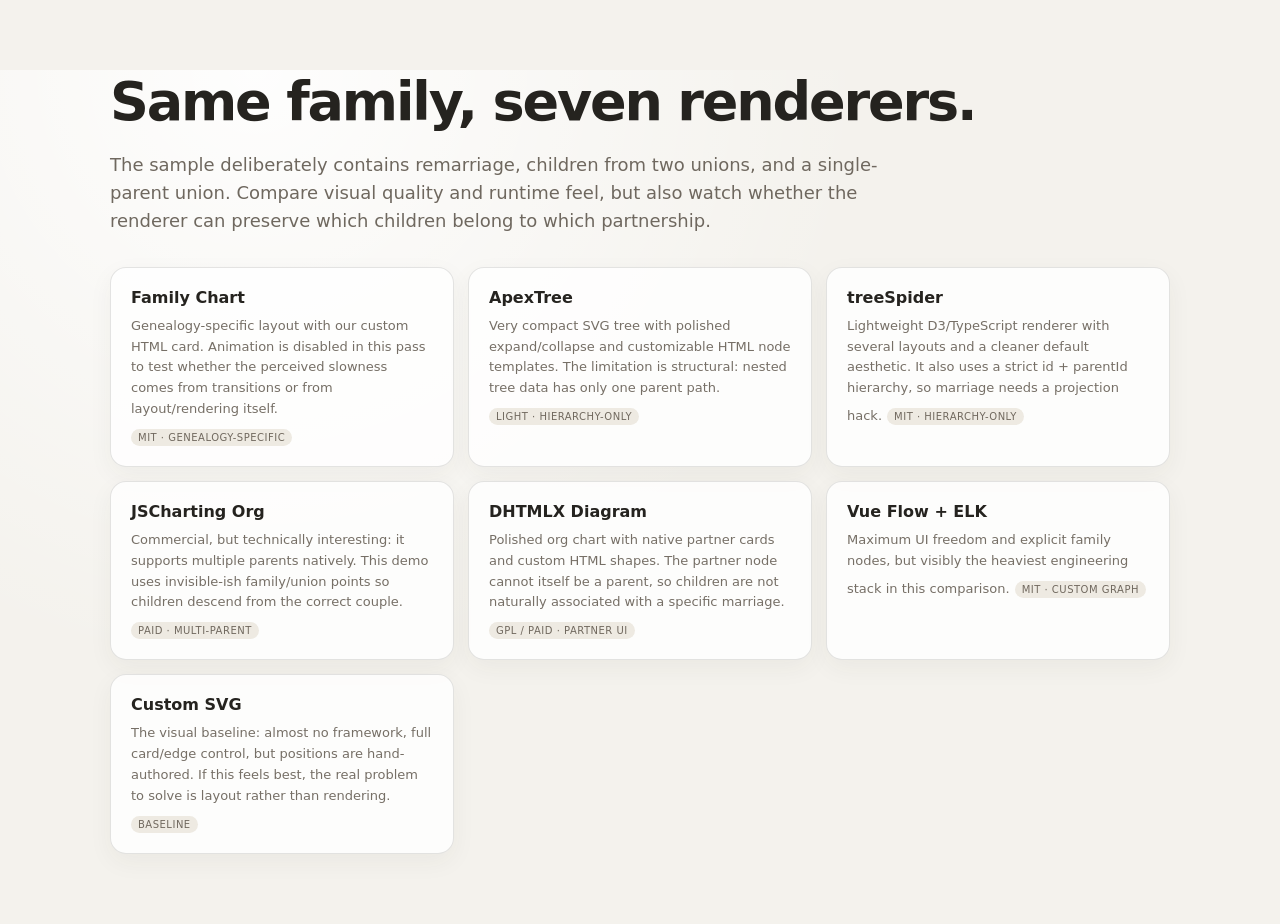
==== demos/index.html @ aa702569 "Expand tree visualization demo index" ====
<!doctype html>
<html lang="en">
<head>
  <meta charset="utf-8">
  <meta name="viewport" content="width=device-width, initial-scale=1">
  <title>Genealogy tree demos</title>
  <link rel="stylesheet" href="./demo.css">
  <style>
    .home { max-width: 1100px; margin: 70px auto; padding: 0 20px; }
    h1 { font-size: clamp(30px, 5vw, 54px); letter-spacing: -.04em; margin-bottom: 12px; }
    .lead { color: #6f685f; font-size: 18px; line-height: 1.55; max-width: 780px; }
    .grid { display: grid; grid-template-columns: repeat(auto-fit,minmax(260px,1fr)); gap: 14px; margin-top: 32px; }
    .choice { display: block; padding: 20px; border: 1px solid rgba(37,35,31,.12); border-radius: 16px; background: rgba(255,255,255,.8); color: inherit; text-decoration: none; box-shadow: 0 8px 24px rgba(59,51,42,.05); }
    .choice:hover { transform: translateY(-1px); box-shadow: 0 12px 30px rgba(59,51,42,.09); }
    .choice strong { display:block; margin-bottom:8px; font-size:16px; }
    .choice span { color:#766f66; font-size:13px; line-height:1.45; }
    .tag { display:inline-block; margin-top:10px; padding:3px 7px; border-radius:999px; background:#eeeae2; color:#70685e; font-size:10px; text-transform:uppercase; letter-spacing:.05em; }
  </style>
</head>
<body>
  <div class="home">
    <h1>Same family, seven renderers.</h1>
    <p class="lead">The sample deliberately contains remarriage, children from two unions, and a single-parent union. Compare visual quality and runtime feel, but also watch whether the renderer can preserve which children belong to which partnership.</p>
    <div class="grid">
      <a class="choice" href="./family-chart.html">
        <strong>Family Chart</strong>
        <span>Genealogy-specific layout with our custom HTML card. Animation is disabled in this pass to test whether the perceived slowness comes from transitions or from layout/rendering itself.</span>
        <small class="tag">MIT · genealogy-specific</small>
      </a>
      <a class="choice" href="./apextree.html">
        <strong>ApexTree</strong>
        <span>Very compact SVG tree with polished expand/collapse and customizable HTML node templates. The limitation is structural: nested tree data has only one parent path.</span>
        <small class="tag">light · hierarchy-only</small>
      </a>
      <a class="choice" href="./tree-spider.html">
        <strong>treeSpider</strong>
        <span>Lightweight D3/TypeScript renderer with several layouts and a cleaner default aesthetic. It also uses a strict id + parentId hierarchy, so marriage needs a projection hack.</span>
        <small class="tag">MIT · hierarchy-only</small>
      </a>
      <a class="choice" href="./jscharting.html">
        <strong>JSCharting Org</strong>
        <span>Commercial, but technically interesting: it supports multiple parents natively. This demo uses invisible-ish family/union points so children descend from the correct couple.</span>
        <small class="tag">paid · multi-parent</small>
      </a>
      <a class="choice" href="./dhtmlx.html">
        <strong>DHTMLX Diagram</strong>
        <span>Polished org chart with native partner cards and custom HTML shapes. The partner node cannot itself be a parent, so children are not naturally associated with a specific marriage.</span>
        <small class="tag">GPL / paid · partner UI</small>
      </a>
      <a class="choice" href="./vue-flow-elk.html">
        <strong>Vue Flow + ELK</strong>
        <span>Maximum UI freedom and explicit family nodes, but visibly the heaviest engineering stack in this comparison.</span>
        <small class="tag">MIT · custom graph</small>
      </a>
      <a class="choice" href="./custom-svg.html">
        <strong>Custom SVG</strong>
        <span>The visual baseline: almost no framework, full card/edge control, but positions are hand-authored. If this feels best, the real problem to solve is layout rather than rendering.</span>
        <small class="tag">baseline</small>
      </a>
    </div>
  </div>
</body>
</html>
---- demos/demo.css ----
:root {
  color-scheme: light;
  font-family: Inter, ui-sans-serif, system-ui, -apple-system, BlinkMacSystemFont, "Segoe UI", sans-serif;
  background: #f4f2ed;
  color: #25231f;
}
* { box-sizing: border-box; }
html, body { margin: 0; min-height: 100%; }
body {
  background:
    radial-gradient(circle at 20% 0%, rgba(255,255,255,.9), transparent 38rem),
    #f4f2ed;
}
header {
  display: flex;
  gap: 18px;
  align-items: center;
  padding: 16px 22px;
  border-bottom: 1px solid rgba(37,35,31,.12);
  background: rgba(250,249,246,.9);
  backdrop-filter: blur(10px);
  position: sticky;
  top: 0;
  z-index: 20;
}
header strong { font-size: 15px; }
header nav { display: flex; gap: 10px; flex-wrap: wrap; }
header a {
  color: #5f5a51;
  text-decoration: none;
  font-size: 13px;
  padding: 6px 9px;
  border-radius: 8px;
}
header a:hover, header a.active { background: #e9e5dc; color: #24211d; }
main { padding: 18px; }
.demo-note {
  max-width: 920px;
  margin: 0 auto 14px;
  color: #666057;
  font-size: 13px;
  line-height: 1.5;
}
.canvas-shell {
  height: calc(100vh - 122px);
  min-height: 620px;
  border: 1px solid rgba(37,35,31,.12);
  border-radius: 16px;
  overflow: hidden;
  background:
    radial-gradient(circle, rgba(55,51,45,.09) 1px, transparent 1px) 0 0/18px 18px,
    #fbfaf7;
  box-shadow: 0 14px 40px rgba(59,51,42,.08);
}
.person-card {
  width: 184px;
  min-height: 72px;
  display: grid;
  grid-template-columns: 44px 1fr;
  gap: 11px;
  align-items: center;
  padding: 11px 12px;
  border-radius: 14px;
  border: 1px solid rgba(49,45,39,.13);
  background: rgba(255,255,255,.97);
  box-shadow: 0 4px 14px rgba(48,42,34,.09);
  text-align: left;
}
.person-card .avatar {
  width: 44px;
  height: 44px;
  display: grid;
  place-items: center;
  border-radius: 50%;
  background: #eeebe4;
  color: #59534a;
  font-size: 12px;
  font-weight: 700;
  letter-spacing: .02em;
}
.person-card .name {
  font-size: 14px;
  line-height: 1.25;
  font-weight: 650;
  color: #26231f;
}
.person-card .years {
  margin-top: 4px;
  font-size: 12px;
  color: #827b71;
}
.union-dot {
  width: 14px;
  height: 14px;
  border: 2px solid #8d8579;
  background: #fbfaf7;
  border-radius: 50%;
}
.union-label {
  position: absolute;
  top: 18px;
  left: 50%;
  transform: translateX(-50%);
  white-space: nowrap;
  color: #8b8378;
  font-size: 10px;
}
.toolbar {
  position: absolute;
  right: 18px;
  bottom: 18px;
  z-index: 10;
  display: flex;
  gap: 7px;
}
.toolbar button {
  border: 1px solid rgba(49,45,39,.16);
  background: rgba(255,255,255,.94);
  border-radius: 9px;
  padding: 7px 10px;
  cursor: pointer;
}
@media (max-width: 700px) {
  main { padding: 10px; }
  header { padding: 12px; }
  .canvas-shell { height: calc(100vh - 135px); min-height: 520px; }
}
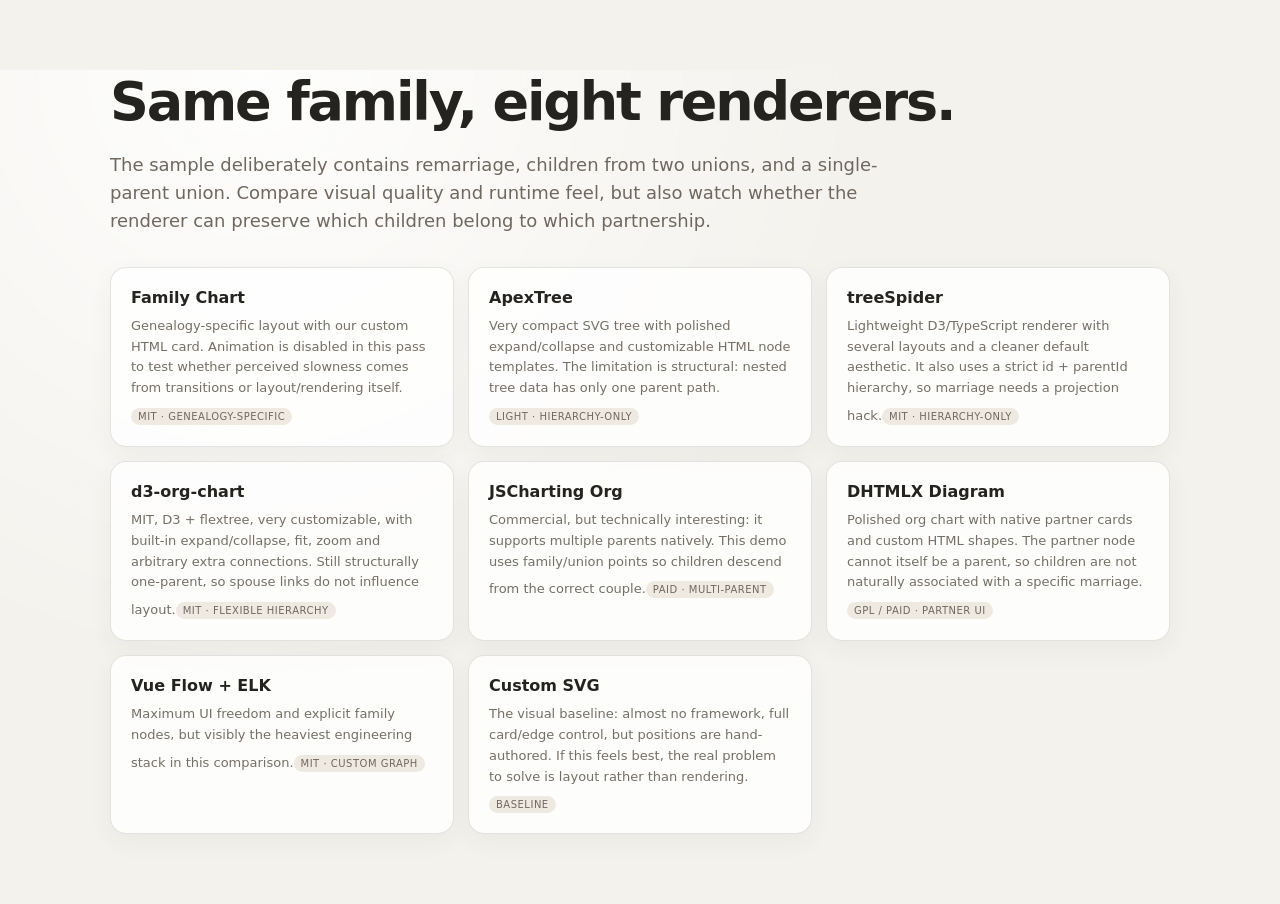
==== commit dcd27e71: "Add d3-org-chart to visualization index" ====
--- a/demos/index.html
+++ b/demos/index.html
@@ -19,44 +19,17 @@
 </head>
 <body>
   <div class="home">
-    <h1>Same family, seven renderers.</h1>
+    <h1>Same family, eight renderers.</h1>
     <p class="lead">The sample deliberately contains remarriage, children from two unions, and a single-parent union. Compare visual quality and runtime feel, but also watch whether the renderer can preserve which children belong to which partnership.</p>
     <div class="grid">
-      <a class="choice" href="./family-chart.html">
-        <strong>Family Chart</strong>
-        <span>Genealogy-specific layout with our custom HTML card. Animation is disabled in this pass to test whether the perceived slowness comes from transitions or from layout/rendering itself.</span>
-        <small class="tag">MIT · genealogy-specific</small>
-      </a>
-      <a class="choice" href="./apextree.html">
-        <strong>ApexTree</strong>
-        <span>Very compact SVG tree with polished expand/collapse and customizable HTML node templates. The limitation is structural: nested tree data has only one parent path.</span>
-        <small class="tag">light · hierarchy-only</small>
-      </a>
-      <a class="choice" href="./tree-spider.html">
-        <strong>treeSpider</strong>
-        <span>Lightweight D3/TypeScript renderer with several layouts and a cleaner default aesthetic. It also uses a strict id + parentId hierarchy, so marriage needs a projection hack.</span>
-        <small class="tag">MIT · hierarchy-only</small>
-      </a>
-      <a class="choice" href="./jscharting.html">
-        <strong>JSCharting Org</strong>
-        <span>Commercial, but technically interesting: it supports multiple parents natively. This demo uses invisible-ish family/union points so children descend from the correct couple.</span>
-        <small class="tag">paid · multi-parent</small>
-      </a>
-      <a class="choice" href="./dhtmlx.html">
-        <strong>DHTMLX Diagram</strong>
-        <span>Polished org chart with native partner cards and custom HTML shapes. The partner node cannot itself be a parent, so children are not naturally associated with a specific marriage.</span>
-        <small class="tag">GPL / paid · partner UI</small>
-      </a>
-      <a class="choice" href="./vue-flow-elk.html">
-        <strong>Vue Flow + ELK</strong>
-        <span>Maximum UI freedom and explicit family nodes, but visibly the heaviest engineering stack in this comparison.</span>
-        <small class="tag">MIT · custom graph</small>
-      </a>
-      <a class="choice" href="./custom-svg.html">
-        <strong>Custom SVG</strong>
-        <span>The visual baseline: almost no framework, full card/edge control, but positions are hand-authored. If this feels best, the real problem to solve is layout rather than rendering.</span>
-        <small class="tag">baseline</small>
-      </a>
+      <a class="choice" href="./family-chart.html"><strong>Family Chart</strong><span>Genealogy-specific layout with our custom HTML card. Animation is disabled in this pass to test whether perceived slowness comes from transitions or layout/rendering itself.</span><small class="tag">MIT · genealogy-specific</small></a>
+      <a class="choice" href="./apextree.html"><strong>ApexTree</strong><span>Very compact SVG tree with polished expand/collapse and customizable HTML node templates. The limitation is structural: nested tree data has only one parent path.</span><small class="tag">light · hierarchy-only</small></a>
+      <a class="choice" href="./tree-spider.html"><strong>treeSpider</strong><span>Lightweight D3/TypeScript renderer with several layouts and a cleaner default aesthetic. It also uses a strict id + parentId hierarchy, so marriage needs a projection hack.</span><small class="tag">MIT · hierarchy-only</small></a>
+      <a class="choice" href="./d3-org-chart.html"><strong>d3-org-chart</strong><span>MIT, D3 + flextree, very customizable, with built-in expand/collapse, fit, zoom and arbitrary extra connections. Still structurally one-parent, so spouse links do not influence layout.</span><small class="tag">MIT · flexible hierarchy</small></a>
+      <a class="choice" href="./jscharting.html"><strong>JSCharting Org</strong><span>Commercial, but technically interesting: it supports multiple parents natively. This demo uses family/union points so children descend from the correct couple.</span><small class="tag">paid · multi-parent</small></a>
+      <a class="choice" href="./dhtmlx.html"><strong>DHTMLX Diagram</strong><span>Polished org chart with native partner cards and custom HTML shapes. The partner node cannot itself be a parent, so children are not naturally associated with a specific marriage.</span><small class="tag">GPL / paid · partner UI</small></a>
+      <a class="choice" href="./vue-flow-elk.html"><strong>Vue Flow + ELK</strong><span>Maximum UI freedom and explicit family nodes, but visibly the heaviest engineering stack in this comparison.</span><small class="tag">MIT · custom graph</small></a>
+      <a class="choice" href="./custom-svg.html"><strong>Custom SVG</strong><span>The visual baseline: almost no framework, full card/edge control, but positions are hand-authored. If this feels best, the real problem to solve is layout rather than rendering.</span><small class="tag">baseline</small></a>
     </div>
   </div>
 </body>
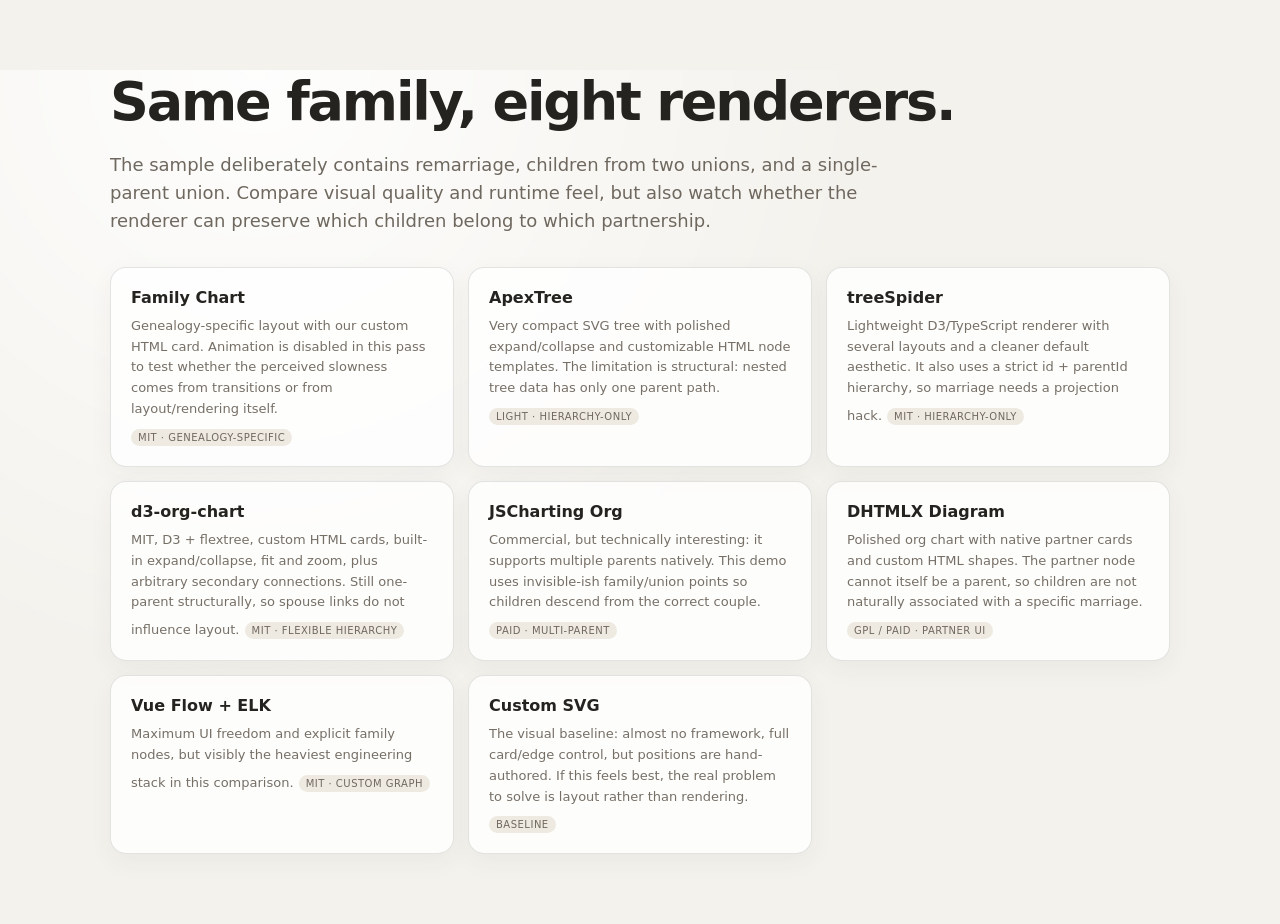
==== commit e54dd56b: "Add d3-org-chart to visualization index" ====
--- a/demos/index.html
+++ b/demos/index.html
@@ -22,14 +22,46 @@
     <h1>Same family, eight renderers.</h1>
     <p class="lead">The sample deliberately contains remarriage, children from two unions, and a single-parent union. Compare visual quality and runtime feel, but also watch whether the renderer can preserve which children belong to which partnership.</p>
     <div class="grid">
-      <a class="choice" href="./family-chart.html"><strong>Family Chart</strong><span>Genealogy-specific layout with our custom HTML card. Animation is disabled in this pass to test whether perceived slowness comes from transitions or layout/rendering itself.</span><small class="tag">MIT · genealogy-specific</small></a>
-      <a class="choice" href="./apextree.html"><strong>ApexTree</strong><span>Very compact SVG tree with polished expand/collapse and customizable HTML node templates. The limitation is structural: nested tree data has only one parent path.</span><small class="tag">light · hierarchy-only</small></a>
-      <a class="choice" href="./tree-spider.html"><strong>treeSpider</strong><span>Lightweight D3/TypeScript renderer with several layouts and a cleaner default aesthetic. It also uses a strict id + parentId hierarchy, so marriage needs a projection hack.</span><small class="tag">MIT · hierarchy-only</small></a>
-      <a class="choice" href="./d3-org-chart.html"><strong>d3-org-chart</strong><span>MIT, D3 + flextree, very customizable, with built-in expand/collapse, fit, zoom and arbitrary extra connections. Still structurally one-parent, so spouse links do not influence layout.</span><small class="tag">MIT · flexible hierarchy</small></a>
-      <a class="choice" href="./jscharting.html"><strong>JSCharting Org</strong><span>Commercial, but technically interesting: it supports multiple parents natively. This demo uses family/union points so children descend from the correct couple.</span><small class="tag">paid · multi-parent</small></a>
-      <a class="choice" href="./dhtmlx.html"><strong>DHTMLX Diagram</strong><span>Polished org chart with native partner cards and custom HTML shapes. The partner node cannot itself be a parent, so children are not naturally associated with a specific marriage.</span><small class="tag">GPL / paid · partner UI</small></a>
-      <a class="choice" href="./vue-flow-elk.html"><strong>Vue Flow + ELK</strong><span>Maximum UI freedom and explicit family nodes, but visibly the heaviest engineering stack in this comparison.</span><small class="tag">MIT · custom graph</small></a>
-      <a class="choice" href="./custom-svg.html"><strong>Custom SVG</strong><span>The visual baseline: almost no framework, full card/edge control, but positions are hand-authored. If this feels best, the real problem to solve is layout rather than rendering.</span><small class="tag">baseline</small></a>
+      <a class="choice" href="./family-chart.html">
+        <strong>Family Chart</strong>
+        <span>Genealogy-specific layout with our custom HTML card. Animation is disabled in this pass to test whether the perceived slowness comes from transitions or from layout/rendering itself.</span>
+        <small class="tag">MIT · genealogy-specific</small>
+      </a>
+      <a class="choice" href="./apextree.html">
+        <strong>ApexTree</strong>
+        <span>Very compact SVG tree with polished expand/collapse and customizable HTML node templates. The limitation is structural: nested tree data has only one parent path.</span>
+        <small class="tag">light · hierarchy-only</small>
+      </a>
+      <a class="choice" href="./tree-spider.html">
+        <strong>treeSpider</strong>
+        <span>Lightweight D3/TypeScript renderer with several layouts and a cleaner default aesthetic. It also uses a strict id + parentId hierarchy, so marriage needs a projection hack.</span>
+        <small class="tag">MIT · hierarchy-only</small>
+      </a>
+      <a class="choice" href="./d3-org-chart.html">
+        <strong>d3-org-chart</strong>
+        <span>MIT, D3 + flextree, custom HTML cards, built-in expand/collapse, fit and zoom, plus arbitrary secondary connections. Still one-parent structurally, so spouse links do not influence layout.</span>
+        <small class="tag">MIT · flexible hierarchy</small>
+      </a>
+      <a class="choice" href="./jscharting.html">
+        <strong>JSCharting Org</strong>
+        <span>Commercial, but technically interesting: it supports multiple parents natively. This demo uses invisible-ish family/union points so children descend from the correct couple.</span>
+        <small class="tag">paid · multi-parent</small>
+      </a>
+      <a class="choice" href="./dhtmlx.html">
+        <strong>DHTMLX Diagram</strong>
+        <span>Polished org chart with native partner cards and custom HTML shapes. The partner node cannot itself be a parent, so children are not naturally associated with a specific marriage.</span>
+        <small class="tag">GPL / paid · partner UI</small>
+      </a>
+      <a class="choice" href="./vue-flow-elk.html">
+        <strong>Vue Flow + ELK</strong>
+        <span>Maximum UI freedom and explicit family nodes, but visibly the heaviest engineering stack in this comparison.</span>
+        <small class="tag">MIT · custom graph</small>
+      </a>
+      <a class="choice" href="./custom-svg.html">
+        <strong>Custom SVG</strong>
+        <span>The visual baseline: almost no framework, full card/edge control, but positions are hand-authored. If this feels best, the real problem to solve is layout rather than rendering.</span>
+        <small class="tag">baseline</small>
+      </a>
     </div>
   </div>
 </body>
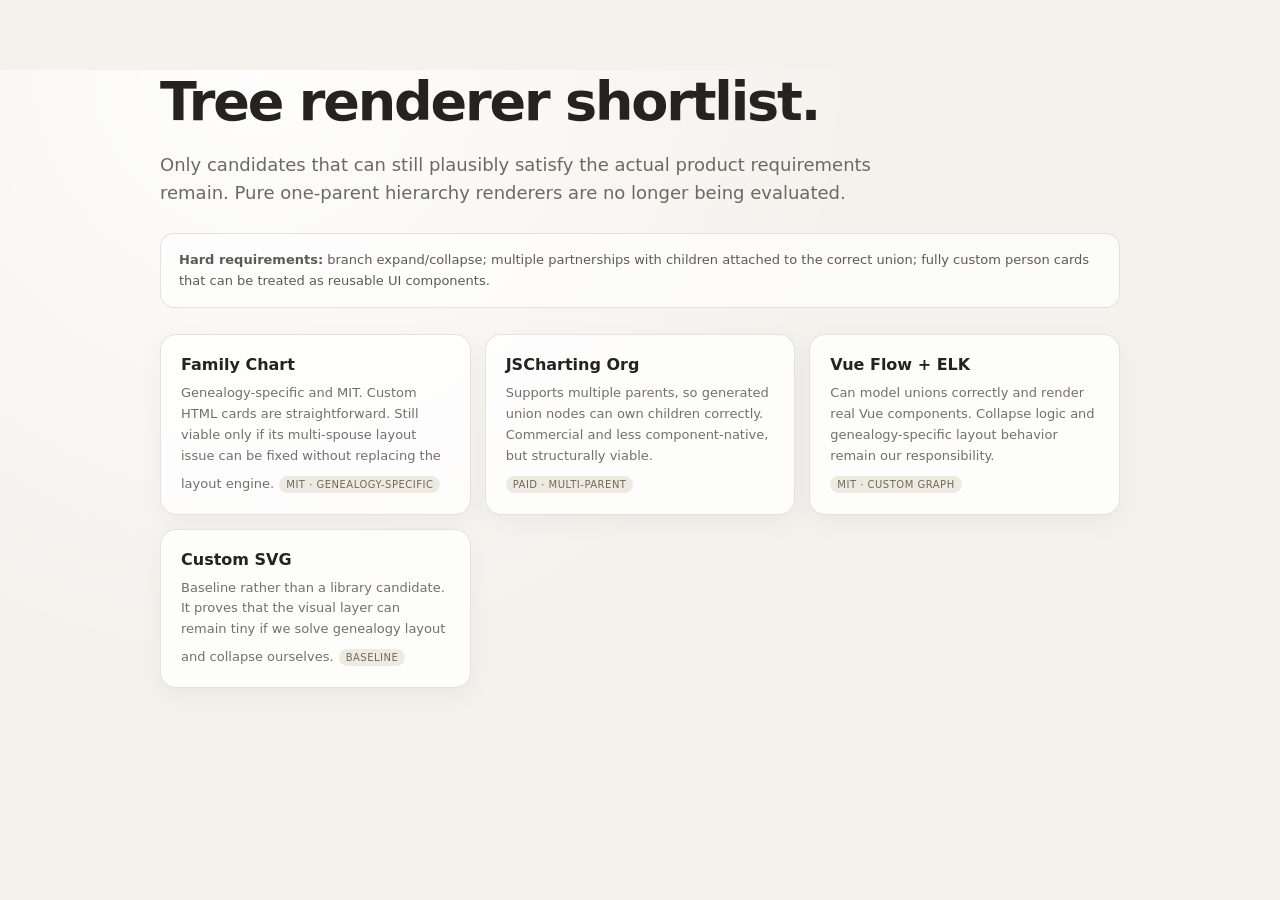
==== commit 3bc801be: "Narrow tree demo shortlist to viable candidates" ====
--- a/demos/index.html
+++ b/demos/index.html
@@ -6,10 +6,11 @@
   <title>Genealogy tree demos</title>
   <link rel="stylesheet" href="./demo.css">
   <style>
-    .home { max-width: 1100px; margin: 70px auto; padding: 0 20px; }
+    .home { max-width: 1000px; margin: 70px auto; padding: 0 20px; }
     h1 { font-size: clamp(30px, 5vw, 54px); letter-spacing: -.04em; margin-bottom: 12px; }
     .lead { color: #6f685f; font-size: 18px; line-height: 1.55; max-width: 780px; }
-    .grid { display: grid; grid-template-columns: repeat(auto-fit,minmax(260px,1fr)); gap: 14px; margin-top: 32px; }
+    .requirements { margin: 26px 0 0; padding: 16px 18px; border: 1px solid rgba(37,35,31,.12); border-radius: 14px; background: rgba(255,255,255,.65); color:#5f5a51; font-size:13px; line-height:1.6; }
+    .grid { display: grid; grid-template-columns: repeat(auto-fit,minmax(260px,1fr)); gap: 14px; margin-top: 26px; }
     .choice { display: block; padding: 20px; border: 1px solid rgba(37,35,31,.12); border-radius: 16px; background: rgba(255,255,255,.8); color: inherit; text-decoration: none; box-shadow: 0 8px 24px rgba(59,51,42,.05); }
     .choice:hover { transform: translateY(-1px); box-shadow: 0 12px 30px rgba(59,51,42,.09); }
     .choice strong { display:block; margin-bottom:8px; font-size:16px; }
@@ -19,47 +20,30 @@
 </head>
 <body>
   <div class="home">
-    <h1>Same family, eight renderers.</h1>
-    <p class="lead">The sample deliberately contains remarriage, children from two unions, and a single-parent union. Compare visual quality and runtime feel, but also watch whether the renderer can preserve which children belong to which partnership.</p>
+    <h1>Tree renderer shortlist.</h1>
+    <p class="lead">Only candidates that can still plausibly satisfy the actual product requirements remain. Pure one-parent hierarchy renderers are no longer being evaluated.</p>
+    <div class="requirements">
+      <strong>Hard requirements:</strong> branch expand/collapse; multiple partnerships with children attached to the correct union; fully custom person cards that can be treated as reusable UI components.
+    </div>
     <div class="grid">
       <a class="choice" href="./family-chart.html">
         <strong>Family Chart</strong>
-        <span>Genealogy-specific layout with our custom HTML card. Animation is disabled in this pass to test whether the perceived slowness comes from transitions or from layout/rendering itself.</span>
+        <span>Genealogy-specific and MIT. Custom HTML cards are straightforward. Still viable only if its multi-spouse layout issue can be fixed without replacing the layout engine.</span>
         <small class="tag">MIT · genealogy-specific</small>
-      </a>
-      <a class="choice" href="./apextree.html">
-        <strong>ApexTree</strong>
-        <span>Very compact SVG tree with polished expand/collapse and customizable HTML node templates. The limitation is structural: nested tree data has only one parent path.</span>
-        <small class="tag">light · hierarchy-only</small>
-      </a>
-      <a class="choice" href="./tree-spider.html">
-        <strong>treeSpider</strong>
-        <span>Lightweight D3/TypeScript renderer with several layouts and a cleaner default aesthetic. It also uses a strict id + parentId hierarchy, so marriage needs a projection hack.</span>
-        <small class="tag">MIT · hierarchy-only</small>
-      </a>
-      <a class="choice" href="./d3-org-chart.html">
-        <strong>d3-org-chart</strong>
-        <span>MIT, D3 + flextree, custom HTML cards, built-in expand/collapse, fit and zoom, plus arbitrary secondary connections. Still one-parent structurally, so spouse links do not influence layout.</span>
-        <small class="tag">MIT · flexible hierarchy</small>
       </a>
       <a class="choice" href="./jscharting.html">
         <strong>JSCharting Org</strong>
-        <span>Commercial, but technically interesting: it supports multiple parents natively. This demo uses invisible-ish family/union points so children descend from the correct couple.</span>
+        <span>Supports multiple parents, so generated union nodes can own children correctly. Commercial and less component-native, but structurally viable.</span>
         <small class="tag">paid · multi-parent</small>
-      </a>
-      <a class="choice" href="./dhtmlx.html">
-        <strong>DHTMLX Diagram</strong>
-        <span>Polished org chart with native partner cards and custom HTML shapes. The partner node cannot itself be a parent, so children are not naturally associated with a specific marriage.</span>
-        <small class="tag">GPL / paid · partner UI</small>
       </a>
       <a class="choice" href="./vue-flow-elk.html">
         <strong>Vue Flow + ELK</strong>
-        <span>Maximum UI freedom and explicit family nodes, but visibly the heaviest engineering stack in this comparison.</span>
+        <span>Can model unions correctly and render real Vue components. Collapse logic and genealogy-specific layout behavior remain our responsibility.</span>
         <small class="tag">MIT · custom graph</small>
       </a>
       <a class="choice" href="./custom-svg.html">
         <strong>Custom SVG</strong>
-        <span>The visual baseline: almost no framework, full card/edge control, but positions are hand-authored. If this feels best, the real problem to solve is layout rather than rendering.</span>
+        <span>Baseline rather than a library candidate. It proves that the visual layer can remain tiny if we solve genealogy layout and collapse ourselves.</span>
         <small class="tag">baseline</small>
       </a>
     </div>
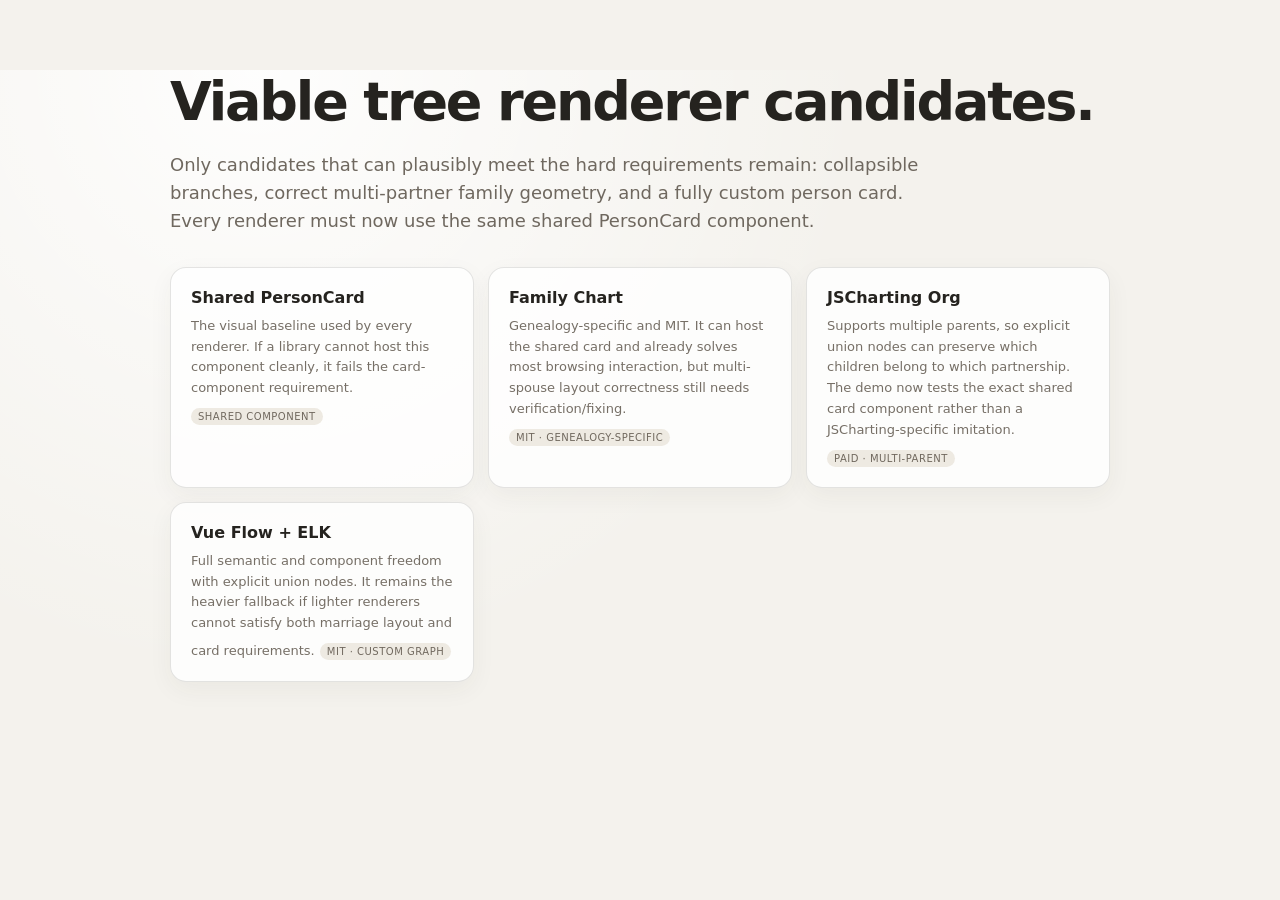
==== commit 1a019b6d: "Refocus visualization demos on viable renderer candidates" ====
--- a/demos/index.html
+++ b/demos/index.html
@@ -6,11 +6,10 @@
   <title>Genealogy tree demos</title>
   <link rel="stylesheet" href="./demo.css">
   <style>
-    .home { max-width: 1000px; margin: 70px auto; padding: 0 20px; }
+    .home { max-width: 980px; margin: 70px auto; padding: 0 20px; }
     h1 { font-size: clamp(30px, 5vw, 54px); letter-spacing: -.04em; margin-bottom: 12px; }
-    .lead { color: #6f685f; font-size: 18px; line-height: 1.55; max-width: 780px; }
-    .requirements { margin: 26px 0 0; padding: 16px 18px; border: 1px solid rgba(37,35,31,.12); border-radius: 14px; background: rgba(255,255,255,.65); color:#5f5a51; font-size:13px; line-height:1.6; }
-    .grid { display: grid; grid-template-columns: repeat(auto-fit,minmax(260px,1fr)); gap: 14px; margin-top: 26px; }
+    .lead { color: #6f685f; font-size: 18px; line-height: 1.55; max-width: 760px; }
+    .grid { display: grid; grid-template-columns: repeat(auto-fit,minmax(260px,1fr)); gap: 14px; margin-top: 32px; }
     .choice { display: block; padding: 20px; border: 1px solid rgba(37,35,31,.12); border-radius: 16px; background: rgba(255,255,255,.8); color: inherit; text-decoration: none; box-shadow: 0 8px 24px rgba(59,51,42,.05); }
     .choice:hover { transform: translateY(-1px); box-shadow: 0 12px 30px rgba(59,51,42,.09); }
     .choice strong { display:block; margin-bottom:8px; font-size:16px; }
@@ -20,31 +19,28 @@
 </head>
 <body>
   <div class="home">
-    <h1>Tree renderer shortlist.</h1>
-    <p class="lead">Only candidates that can still plausibly satisfy the actual product requirements remain. Pure one-parent hierarchy renderers are no longer being evaluated.</p>
-    <div class="requirements">
-      <strong>Hard requirements:</strong> branch expand/collapse; multiple partnerships with children attached to the correct union; fully custom person cards that can be treated as reusable UI components.
-    </div>
+    <h1>Viable tree renderer candidates.</h1>
+    <p class="lead">Only candidates that can plausibly meet the hard requirements remain: collapsible branches, correct multi-partner family geometry, and a fully custom person card. Every renderer must now use the same shared PersonCard component.</p>
     <div class="grid">
+      <a class="choice" href="./person-card.html">
+        <strong>Shared PersonCard</strong>
+        <span>The visual baseline used by every renderer. If a library cannot host this component cleanly, it fails the card-component requirement.</span>
+        <small class="tag">shared component</small>
+      </a>
       <a class="choice" href="./family-chart.html">
         <strong>Family Chart</strong>
-        <span>Genealogy-specific and MIT. Custom HTML cards are straightforward. Still viable only if its multi-spouse layout issue can be fixed without replacing the layout engine.</span>
+        <span>Genealogy-specific and MIT. It can host the shared card and already solves most browsing interaction, but multi-spouse layout correctness still needs verification/fixing.</span>
         <small class="tag">MIT · genealogy-specific</small>
       </a>
       <a class="choice" href="./jscharting.html">
         <strong>JSCharting Org</strong>
-        <span>Supports multiple parents, so generated union nodes can own children correctly. Commercial and less component-native, but structurally viable.</span>
+        <span>Supports multiple parents, so explicit union nodes can preserve which children belong to which partnership. The demo now tests the exact shared card component rather than a JSCharting-specific imitation.</span>
         <small class="tag">paid · multi-parent</small>
       </a>
       <a class="choice" href="./vue-flow-elk.html">
         <strong>Vue Flow + ELK</strong>
-        <span>Can model unions correctly and render real Vue components. Collapse logic and genealogy-specific layout behavior remain our responsibility.</span>
+        <span>Full semantic and component freedom with explicit union nodes. It remains the heavier fallback if lighter renderers cannot satisfy both marriage layout and card requirements.</span>
         <small class="tag">MIT · custom graph</small>
-      </a>
-      <a class="choice" href="./custom-svg.html">
-        <strong>Custom SVG</strong>
-        <span>Baseline rather than a library candidate. It proves that the visual layer can remain tiny if we solve genealogy layout and collapse ourselves.</span>
-        <small class="tag">baseline</small>
       </a>
     </div>
   </div>
--- a/demos/demo.css
+++ b/demos/demo.css
@@ -52,43 +52,13 @@
     #fbfaf7;
   box-shadow: 0 14px 40px rgba(59,51,42,.08);
 }
-.person-card {
+
+genealogy-person-card {
+  display: block;
   width: 184px;
-  min-height: 72px;
-  display: grid;
-  grid-template-columns: 44px 1fr;
-  gap: 11px;
-  align-items: center;
-  padding: 11px 12px;
-  border-radius: 14px;
-  border: 1px solid rgba(49,45,39,.13);
-  background: rgba(255,255,255,.97);
-  box-shadow: 0 4px 14px rgba(48,42,34,.09);
-  text-align: left;
+  height: 72px;
 }
-.person-card .avatar {
-  width: 44px;
-  height: 44px;
-  display: grid;
-  place-items: center;
-  border-radius: 50%;
-  background: #eeebe4;
-  color: #59534a;
-  font-size: 12px;
-  font-weight: 700;
-  letter-spacing: .02em;
-}
-.person-card .name {
-  font-size: 14px;
-  line-height: 1.25;
-  font-weight: 650;
-  color: #26231f;
-}
-.person-card .years {
-  margin-top: 4px;
-  font-size: 12px;
-  color: #827b71;
-}
+
 .union-dot {
   width: 14px;
   height: 14px;
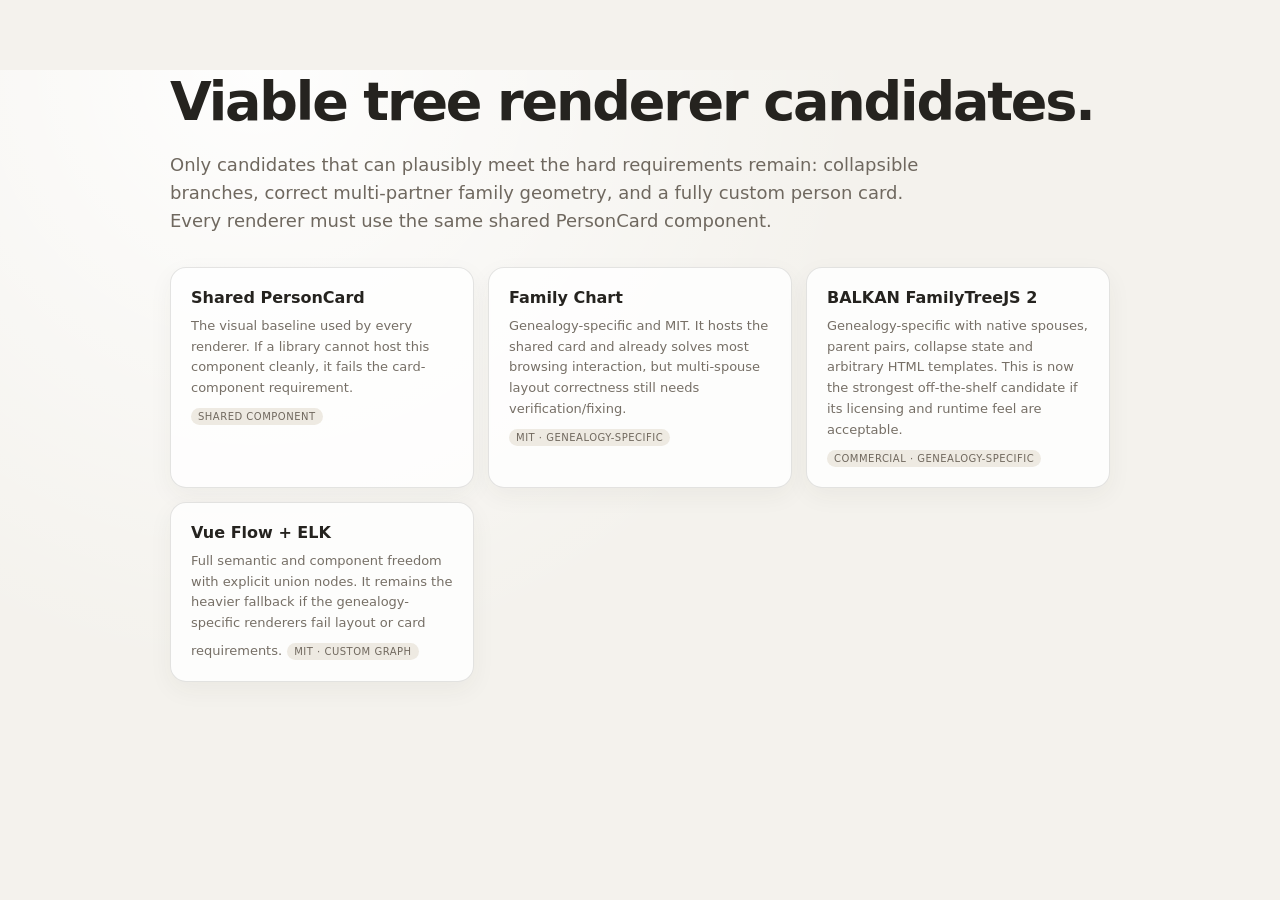
==== commit 9ef7dc33: "Promote BALKAN FamilyTreeJS 2 in renderer demos" ====
--- a/demos/index.html
+++ b/demos/index.html
@@ -20,7 +20,7 @@
 <body>
   <div class="home">
     <h1>Viable tree renderer candidates.</h1>
-    <p class="lead">Only candidates that can plausibly meet the hard requirements remain: collapsible branches, correct multi-partner family geometry, and a fully custom person card. Every renderer must now use the same shared PersonCard component.</p>
+    <p class="lead">Only candidates that can plausibly meet the hard requirements remain: collapsible branches, correct multi-partner family geometry, and a fully custom person card. Every renderer must use the same shared PersonCard component.</p>
     <div class="grid">
       <a class="choice" href="./person-card.html">
         <strong>Shared PersonCard</strong>
@@ -29,17 +29,17 @@
       </a>
       <a class="choice" href="./family-chart.html">
         <strong>Family Chart</strong>
-        <span>Genealogy-specific and MIT. It can host the shared card and already solves most browsing interaction, but multi-spouse layout correctness still needs verification/fixing.</span>
+        <span>Genealogy-specific and MIT. It hosts the shared card and already solves most browsing interaction, but multi-spouse layout correctness still needs verification/fixing.</span>
         <small class="tag">MIT · genealogy-specific</small>
       </a>
-      <a class="choice" href="./jscharting.html">
-        <strong>JSCharting Org</strong>
-        <span>Supports multiple parents, so explicit union nodes can preserve which children belong to which partnership. The demo now tests the exact shared card component rather than a JSCharting-specific imitation.</span>
-        <small class="tag">paid · multi-parent</small>
+      <a class="choice" href="./balkan-familytree2.html">
+        <strong>BALKAN FamilyTreeJS 2</strong>
+        <span>Genealogy-specific with native spouses, parent pairs, collapse state and arbitrary HTML templates. This is now the strongest off-the-shelf candidate if its licensing and runtime feel are acceptable.</span>
+        <small class="tag">commercial · genealogy-specific</small>
       </a>
       <a class="choice" href="./vue-flow-elk.html">
         <strong>Vue Flow + ELK</strong>
-        <span>Full semantic and component freedom with explicit union nodes. It remains the heavier fallback if lighter renderers cannot satisfy both marriage layout and card requirements.</span>
+        <span>Full semantic and component freedom with explicit union nodes. It remains the heavier fallback if the genealogy-specific renderers fail layout or card requirements.</span>
         <small class="tag">MIT · custom graph</small>
       </a>
     </div>
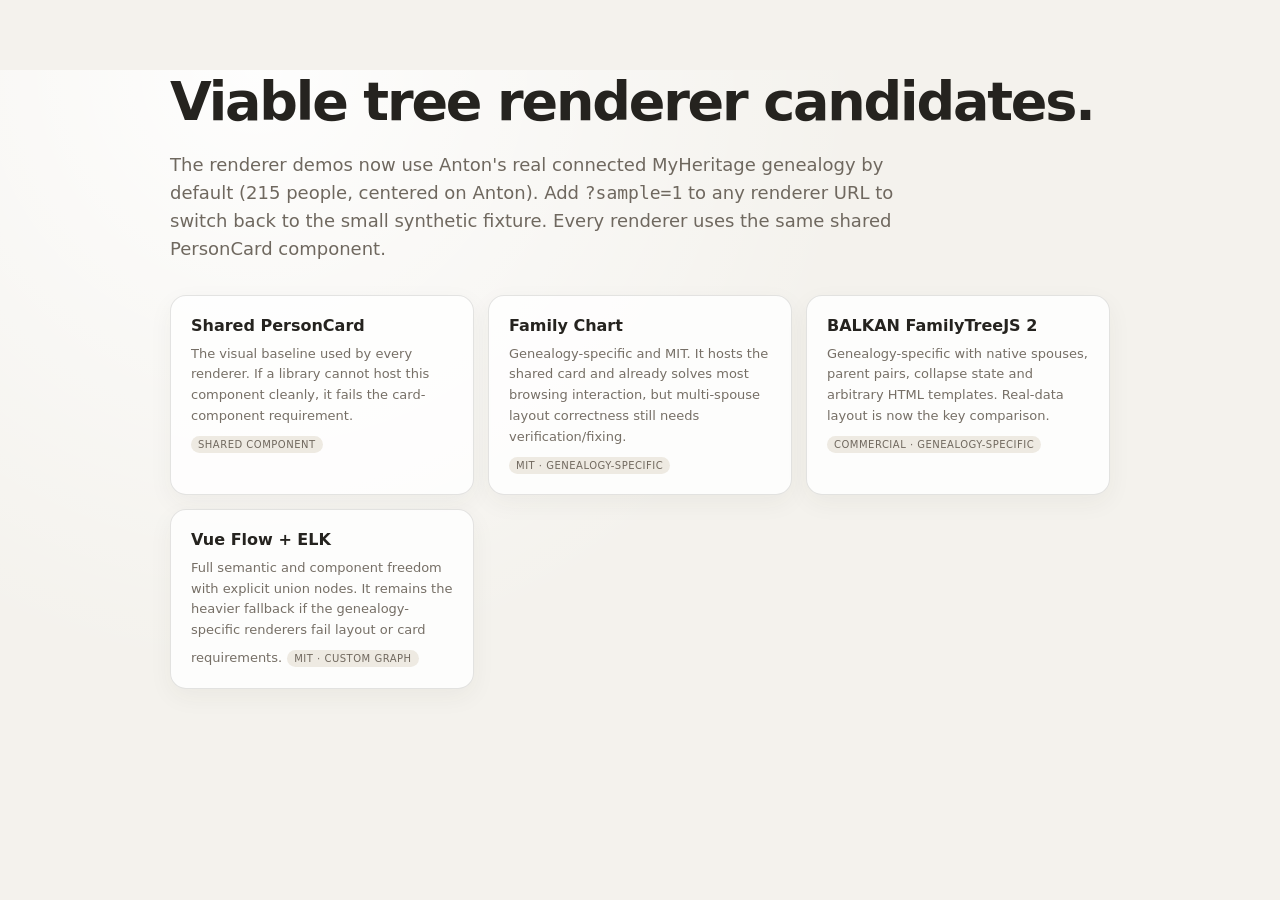
==== commit 458add1d: "Mark real genealogy as default demo data" ====
--- a/demos/index.html
+++ b/demos/index.html
@@ -20,7 +20,7 @@
 <body>
   <div class="home">
     <h1>Viable tree renderer candidates.</h1>
-    <p class="lead">Only candidates that can plausibly meet the hard requirements remain: collapsible branches, correct multi-partner family geometry, and a fully custom person card. Every renderer must use the same shared PersonCard component.</p>
+    <p class="lead">The renderer demos now use Anton's real connected MyHeritage genealogy by default (215 people, centered on Anton). Add <code>?sample=1</code> to any renderer URL to switch back to the small synthetic fixture. Every renderer uses the same shared PersonCard component.</p>
     <div class="grid">
       <a class="choice" href="./person-card.html">
         <strong>Shared PersonCard</strong>
@@ -34,7 +34,7 @@
       </a>
       <a class="choice" href="./balkan-familytree2.html">
         <strong>BALKAN FamilyTreeJS 2</strong>
-        <span>Genealogy-specific with native spouses, parent pairs, collapse state and arbitrary HTML templates. This is now the strongest off-the-shelf candidate if its licensing and runtime feel are acceptable.</span>
+        <span>Genealogy-specific with native spouses, parent pairs, collapse state and arbitrary HTML templates. Real-data layout is now the key comparison.</span>
         <small class="tag">commercial · genealogy-specific</small>
       </a>
       <a class="choice" href="./vue-flow-elk.html">
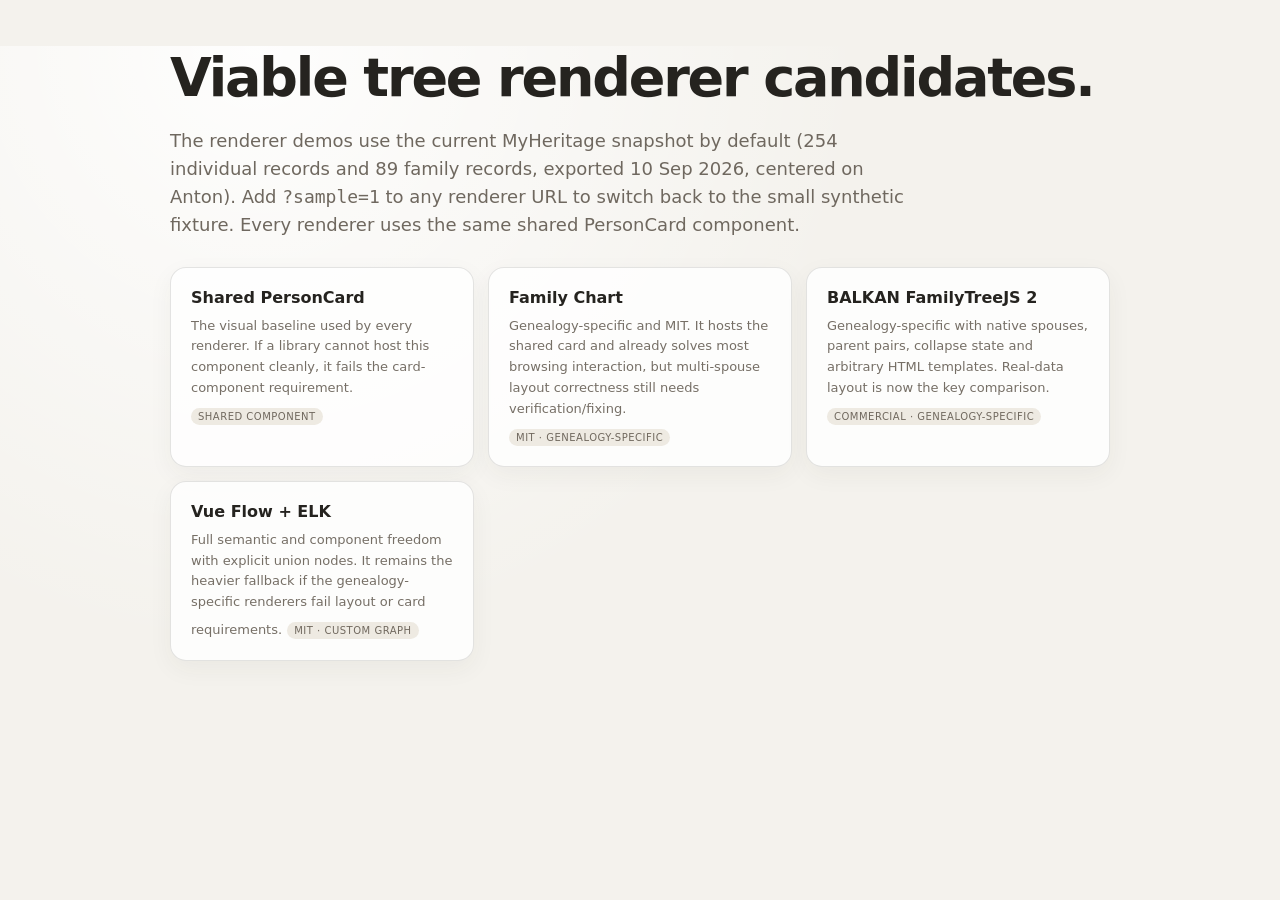
==== commit 1520479c: "Update demo overview for 2026 GEDCOM snapshot" ====
--- a/demos/index.html
+++ b/demos/index.html
@@ -6,21 +6,27 @@
   <title>Genealogy tree demos</title>
   <link rel="stylesheet" href="./demo.css">
   <style>
-    .home { max-width: 980px; margin: 70px auto; padding: 0 20px; }
+    .home { max-width: 980px; margin: 46px auto; padding: 0 20px; }
     h1 { font-size: clamp(30px, 5vw, 54px); letter-spacing: -.04em; margin-bottom: 12px; }
     .lead { color: #6f685f; font-size: 18px; line-height: 1.55; max-width: 760px; }
-    .grid { display: grid; grid-template-columns: repeat(auto-fit,minmax(260px,1fr)); gap: 14px; margin-top: 32px; }
+    .grid { display: grid; grid-template-columns: repeat(auto-fit,minmax(260px,1fr)); gap: 14px; margin-top: 28px; }
     .choice { display: block; padding: 20px; border: 1px solid rgba(37,35,31,.12); border-radius: 16px; background: rgba(255,255,255,.8); color: inherit; text-decoration: none; box-shadow: 0 8px 24px rgba(59,51,42,.05); }
     .choice:hover { transform: translateY(-1px); box-shadow: 0 12px 30px rgba(59,51,42,.09); }
     .choice strong { display:block; margin-bottom:8px; font-size:16px; }
     .choice span { color:#766f66; font-size:13px; line-height:1.45; }
     .tag { display:inline-block; margin-top:10px; padding:3px 7px; border-radius:999px; background:#eeeae2; color:#70685e; font-size:10px; text-transform:uppercase; letter-spacing:.05em; }
+    @media (max-width: 600px) {
+      .home { margin: 24px auto; padding: 0 14px; }
+      .lead { font-size: 16px; }
+      .grid { margin-top: 20px; }
+      .choice { padding: 16px; }
+    }
   </style>
 </head>
 <body>
   <div class="home">
     <h1>Viable tree renderer candidates.</h1>
-    <p class="lead">The renderer demos now use Anton's real connected MyHeritage genealogy by default (215 people, centered on Anton). Add <code>?sample=1</code> to any renderer URL to switch back to the small synthetic fixture. Every renderer uses the same shared PersonCard component.</p>
+    <p class="lead">The renderer demos use the current MyHeritage snapshot by default (254 individual records and 89 family records, exported 10 Sep 2026, centered on Anton). Add <code>?sample=1</code> to any renderer URL to switch back to the small synthetic fixture. Every renderer uses the same shared PersonCard component.</p>
     <div class="grid">
       <a class="choice" href="./person-card.html">
         <strong>Shared PersonCard</strong>
